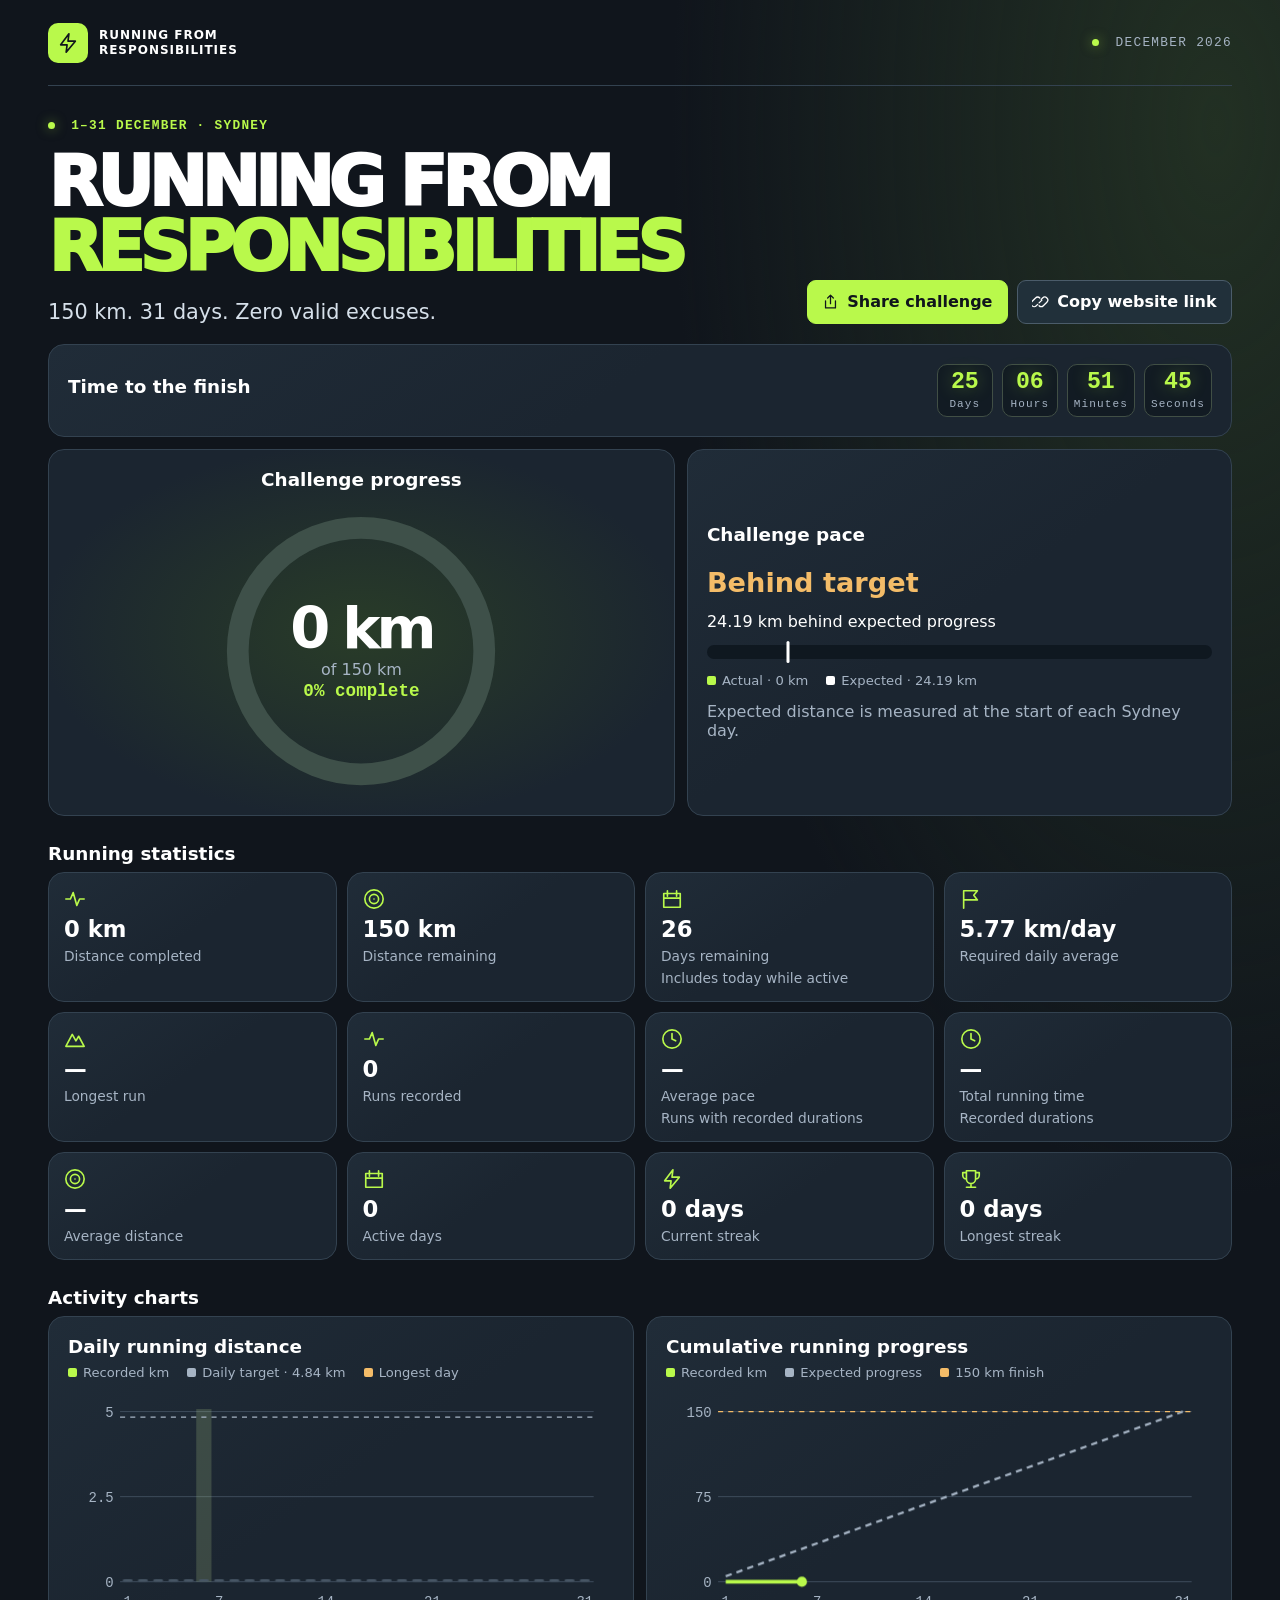
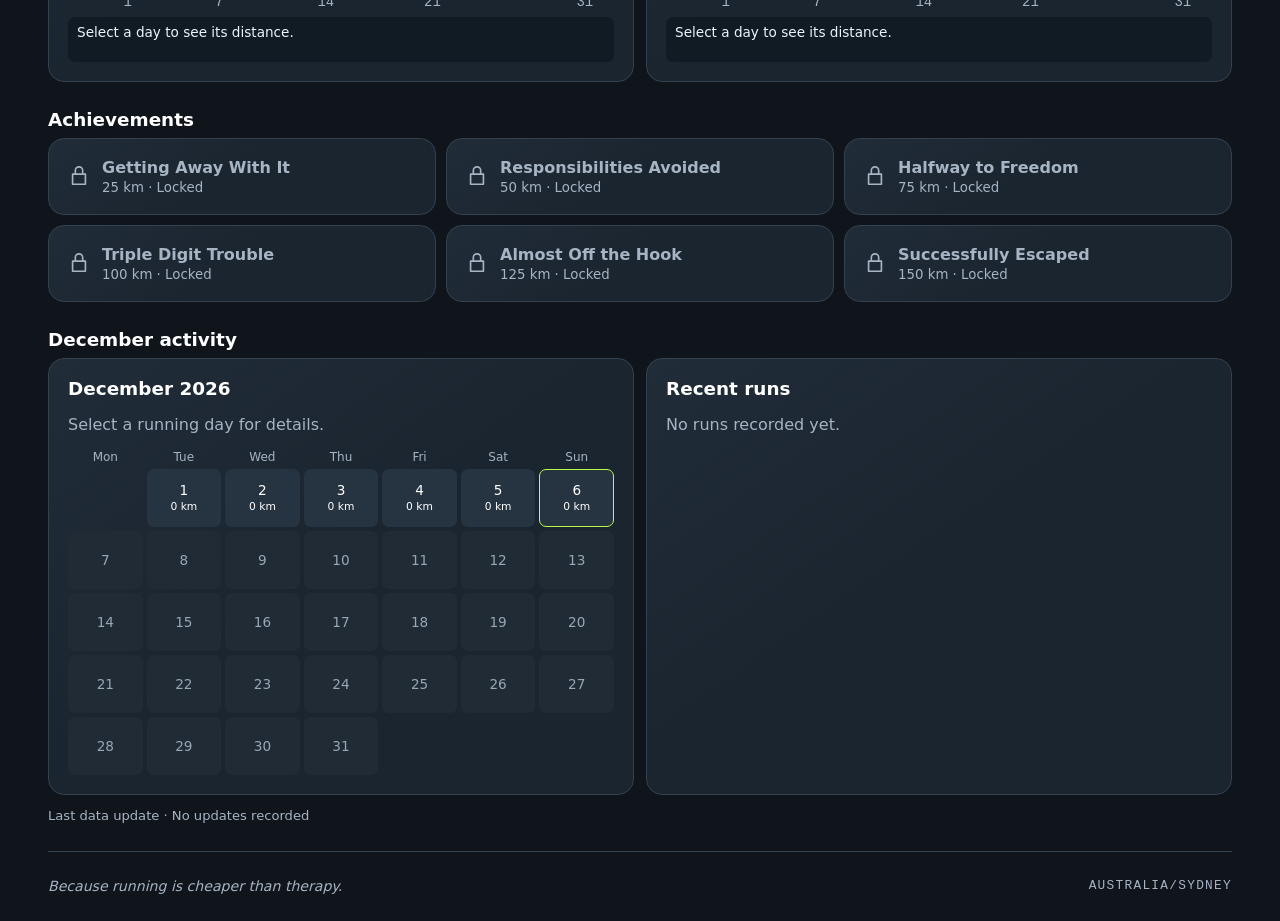
==== index.html @ bd5f2cfa "Initial release - Running From Responsibilities" ====
<!doctype html>
<html lang="en-AU">
<head>
  <meta charset="utf-8">
  <meta name="viewport" content="width=device-width, initial-scale=1">
  <meta name="theme-color" content="#10151C">
  <meta name="description" content="Follow Running From Responsibilities, a 150 km running challenge in December 2026.">
  <meta property="og:type" content="website">
  <meta property="og:title" content="Running From Responsibilities">
  <meta property="og:description" content="150 km. 31 days. Zero valid excuses. Follow the December 2026 running challenge.">
  <meta name="twitter:card" content="summary">
  <title>Running From Responsibilities | December 2026</title>
  <link rel="icon" href="./assets/favicon.svg" type="image/svg+xml">
  <link rel="stylesheet" href="./styles.css">
  <script src="./model.js" defer></script>
  <script src="./app.js" defer></script>
</head>
<body>
  <a class="skip" href="#main">Skip to content</a>
  <header class="site-head shell">
    <a class="brand" href="./" aria-label="Running From Responsibilities home"><span class="brand-icon" data-icon="bolt"></span><span>RUNNING FROM<br>RESPONSIBILITIES</span></a>
    <span class="season"><i></i> DECEMBER 2026</span>
  </header>
  <aside id="preview" class="preview shell" hidden></aside>
  <main id="main" class="shell">
    <noscript><p class="notice">Enable JavaScript to view the live challenge countdown and running dashboard.</p></noscript>
    <section id="landing" hidden aria-labelledby="landing-title">
      <div class="landing-hero">
        <div class="track" aria-hidden="true">
          <svg viewBox="0 0 860 560" fill="none"><defs><linearGradient id="lane"><stop stop-color="#b9f94b" stop-opacity="0"/><stop offset="1" stop-color="#b9f94b" stop-opacity=".83"/></linearGradient></defs>
            <g stroke="url(#lane)" stroke-width="1.35">
              <path d="M0 551C220 549 372 569 501 466S589 205 856 18"/><path d="M63 556C250 548 400 561 529 458S618 208 860 52"/><path d="M121 560C290 549 441 546 561 444S650 215 860 86"/><path d="M200 560C342 546 480 527 596 426S693 211 860 123"/><path d="M280 560C435 535 529 496 631 403S737 210 860 158"/><path d="M366 560C498 528 596 468 669 381S782 205 860 197"/>
            </g>
            <path class="track-start" d="m671 215 154 35" stroke="#b9f94b" stroke-width="2" stroke-dasharray="5 6"/>
            <g fill="#b9f94b" font-size="18" font-family="monospace" opacity=".65"><text x="698" y="209">01</text><text x="747" y="222">02</text><text x="793" y="235">03</text></g>
          </svg>
        </div>
        <p class="eyebrow"><span></span> THE STARTING LINE AWAITS</p>
        <h1 id="landing-title">RUNNING FROM <em>RESPONSIBILITIES</em></h1>
        <p class="tagline">150 km. 31 days. Zero valid excuses.</p>
        <div class="landing-clock">
          <h2>Countdown to kickoff</h2>
          <div id="launch-clock" class="clock"></div>
          <p>The journey begins 1 December 2026.</p>
        </div>
        <div class="actions" data-share></div>
      </div>
      <div class="brief">
        <div><span data-icon="target"></span><div><strong>150 <small>km</small></strong><span>Challenge target</span></div></div>
        <div><span data-icon="calendar"></span><div><strong>31 <small>days</small></strong><span>Challenge duration</span></div></div>
        <div><span data-icon="activity"></span><div><strong>4.84 <small>km</small></strong><span>Initial daily target</span></div></div>
      </div>
    </section>
    <section id="dashboard" hidden aria-labelledby="dashboard-title">
      <div class="dash-head"><div><p class="eyebrow"><span></span> 1–31 DECEMBER · SYDNEY</p><h1 id="dashboard-title">RUNNING FROM <em>RESPONSIBILITIES</em></h1><p class="tagline">150 km. 31 days. Zero valid excuses.</p></div><div class="actions" data-share></div></div>
      <p id="announcement" class="notice" role="status" hidden></p>
      <div id="dash-clock" class="panel dash-clock"><h2 id="finish-title">Time to the finish</h2><div id="finish-clock" class="clock"></div></div>
      <div id="data-status" aria-live="polite"></div>
      <div id="results"></div>
    </section>
    <p id="share-status" class="sr-only" role="status"></p>
  </main>
  <footer class="site-foot shell"><p>Because running is cheaper than therapy.</p><span>AUSTRALIA/SYDNEY</span></footer>
  <dialog id="day-dialog"><div id="day-details"></div><form method="dialog"><button class="button">Close</button></form></dialog>
  <div id="confetti" aria-hidden="true"></div>
</body>
</html>
---- styles.css ----
:root{
  color-scheme:dark;
  --bg:#10151c;
  --panel:#1b2530;
  --lime:#b9f94b;
  --muted:#a6b4c4;
  --warn:#f4bc68;
  --border:#334250;
  --mono:Consolas,monospace;
  font-family:system-ui,sans-serif;
  color:#fff;
  background:var(--bg);
}

*{
  box-sizing:border-box;
}

body{
  margin:0;
  background:radial-gradient(ellipse at 95% 5%,#223023,transparent 34rem),var(--bg);
}

[hidden]{
  display:none!important;
}

a{
  color:inherit;
}

button{
  font:inherit;
  touch-action:manipulation;
}

a:focus-visible,button:focus-visible{
  outline:2px solid var(--lime);
  outline-offset:3px;
}

.shell{
  width:min(1240px,calc(100% - 96px));
  margin-inline:auto;
}

.site-head,.site-foot{
  display:flex;
  align-items:center;
  justify-content:space-between;
  gap:12px;
}

.site-head{
  height:86px;
  border-bottom:1px solid var(--border);
}

.brand{
  display:flex;
  align-items:center;
  gap:11px;
  color:white;
  text-decoration:none;
  font-size:.75rem;
  font-weight:850;
  letter-spacing:.08em;
  line-height:1.25;
}

.brand-icon,.brief>div>span{
  display:grid;
  place-items:center;
  width:40px;
  height:40px;
  border-radius:10px;
  background:var(--lime);
  color:var(--bg);
  flex:none;
}

.icon{
  width:22px;
  height:22px;
  display:block;
}

.season,.site-foot>span,.eyebrow,.clock small{
  font-family:var(--mono);
  letter-spacing:.1em;
  font-size:.8rem;
  color:var(--muted);
}

.season{
  white-space:nowrap;
}

.season i,.eyebrow span{
  display:inline-block;
  background:var(--lime);
  border-radius:50%;
  width:7px;
  height:7px;
  box-shadow:0 0 12px #b9f94780;
  margin-right:.45rem;
}

.landing-hero{
  position:relative;
  isolation:isolate;
  overflow:hidden;
  padding:60px 42px 46px;
  border:1px solid var(--border);
  border-radius:24px;
  margin-top:24px;
  background:linear-gradient(120deg,#1a242e,#10181e 58%,#243324);
}

.landing-hero::before{
  content:"";
  position:absolute;
  inset:0;
  z-index:-2;
  background:repeating-linear-gradient(0deg,transparent 0 31px,#a6b4c416 31px 32px),repeating-linear-gradient(90deg,transparent 0 31px,#a6b4c416 31px 32px);
  mask-image:linear-gradient(90deg,transparent,#000);
}

.track{
  position:absolute;
  z-index:-1;
  inset:auto -5% -15% 29%;
  pointer-events:none;
  animation:track 7s ease-in-out infinite alternate;
}

.track svg{
  width:100%;
  display:block;
  filter:drop-shadow(0 0 8px #b9f94549);
}

.track-start{
  animation:dash 4s linear infinite;
}

.eyebrow{
  color:var(--lime);
  font-weight:700;
  margin:0 0 17px;
}

.landing-hero h1,.dash-head h1{
  font-size:clamp(2rem,7vw,6rem);
  font-weight:950;
  letter-spacing:-.075em;
  line-height:.93;
  margin:0;
  animation:enter .7s both;
}

.landing-hero h1 em,.dash-head h1 em{
  display:block;
  color:var(--lime);
  font-style:normal;
}

.tagline{
  color:#d6e0ea;
  font-size:clamp(1rem,2.1vw,1.3rem);
  margin:20px 0;
}

.landing-clock{
  margin:30px 0 22px;
}

.landing-clock h2,.dash-clock h2{
  font-size:1rem;
  margin:0 0 11px;
}

.landing-clock p,.muted{
  color:var(--muted);
}

.landing-clock p{
  font-size:.92rem;
  margin:12px 0 0;
}

.clock{
  display:flex;
  gap:9px;
}

.clock>div{
  display:grid;
  justify-items:center;
  gap:4px;
  background:#121b23;
  border:1px solid #414f45;
  border-radius:10px;
  min-width:76px;
  padding:9px 7px;
}

.clock strong{
  font:800 2.25rem/.99 var(--mono);
  color:var(--lime);
  text-shadow:0 0 18px #b9f94b55;
}

.clock small{
  font-size:.69rem;
}

.actions{
  display:flex;
  flex-wrap:wrap;
  gap:9px;
}

.button{
  display:inline-flex;
  align-items:center;
  justify-content:center;
  gap:8px;
  color:white;
  background:#21303a;
  border:1px solid #4b5c6a;
  border-radius:9px;
  padding:.65rem .9rem;
  min-height:44px;
  font-weight:750;
  cursor:pointer;
}

.button:hover{
  border-color:var(--lime);
}

.button.primary{
  color:var(--bg);
  background:var(--lime);
  border-color:var(--lime);
}

.button .icon{
  width:17px;
  height:17px;
}

.brief{
  display:grid;
  grid-template-columns:repeat(3,minmax(0,1fr));
  gap:12px;
  margin-top:12px;
}

.brief>div{
  display:flex;
  align-items:center;
  gap:14px;
  padding:16px 20px;
  border-radius:15px;
  background:var(--panel);
  border:1px solid var(--border);
}

.brief>div>span{
  background:#b9f94b1a;
  color:var(--lime);
}

.brief strong{
  display:block;
  font-size:1.55rem;
  line-height:1.1;
}

.brief small,.brief div div span{
  font-size:.82rem;
  color:var(--muted);
}

.site-foot{
  border-top:1px solid var(--border);
  margin-top:28px;
  padding:12px 0;
  color:var(--muted);
  font-size:.88rem;
}

.site-foot p{
  font-style:italic;
}

.preview{
  margin-top:12px;
  padding:10px 14px;
  background:#302820;
  color:#ffe1a3;
  border-radius:8px;
  font-size:.9rem;
}

.preview a{
  display:inline-block;
  padding:5px;
}

.preview a[aria-current]{
  font-weight:850;
  color:white;
}

.dash-head{
  display:flex;
  justify-content:space-between;
  align-items:end;
  gap:16px;
  margin:32px 0 20px;
}

.dash-head h1{
  font-size:clamp(1.85rem,5.45vw,4.8rem);
}

.dash-head .actions{
  flex:none;
}

.dash-head .tagline{
  margin-bottom:0;
}

.panel{
  background:linear-gradient(145deg,#202c38,var(--panel) 48%);
  border:1px solid var(--border);
  border-radius:16px;
  padding:19px;
  min-width:0;
}

.dash-clock{
  display:flex;
  align-items:center;
  justify-content:space-between;
  gap:12px;
  margin-bottom:12px;
}

.dash-clock h2{
  margin:0;
}

.dash-clock .clock strong{
  font-size:1.45rem;
}

.dash-clock .clock>div{
  min-width:56px;
  padding:6px;
}

.notice{
  padding:13px 16px;
  color:var(--lime);
  background:#253425;
  border:1px solid #527039;
  border-radius:10px;
}

.notice.error{
  color:#ffe0a8;
  border-color:#9b7549;
  background:#332b23;
}

.notice .button{
  margin-left:8px;
}

.hero-grid{
  display:grid;
  grid-template-columns:minmax(0,1.15fr) minmax(0,1fr);
  gap:12px;
}

.ring-panel{
  display:grid;
  place-items:center;
  text-align:center;
  gap:8px;
  background:radial-gradient(ellipse at center,#293c28,var(--panel) 73%);
}

.panel h2,.section-title{
  font-size:1.15rem;
  margin:0 0 8px;
}

.ring{
  position:relative;
  display:grid;
  place-items:center;
  width:min(100%,290px);
  aspect-ratio:1;
}

.ring svg{
  width:100%;
  position:absolute;
  inset:0;
  overflow:visible;
  transform:rotate(-90deg);
}

.ring circle{
  fill:none;
  stroke-width:9;
}

.ring-track{
  stroke:#3e5049;
}

.ring-value{
  stroke:var(--lime);
  stroke-linecap:round;
  filter:drop-shadow(0 0 6px #b9f94b88);
  animation:ring 1.1s ease-out both;
}

.ring-text{
  display:grid;
  justify-items:center;
  gap:.15rem;
}

.ring-text strong{
  font-size:clamp(2rem,5.3vw,3.6rem);
  line-height:1;
  letter-spacing:-.07em;
}

.ring-text b{
  color:var(--lime);
  font:700 1.1rem var(--mono);
}

.ring-text span{
  color:var(--muted);
}

.pace-panel{
  display:flex;
  flex-direction:column;
  justify-content:center;
  gap:14px;
}

.pace-panel p{
  margin:0;
}

.pace-panel .status{
  font-size:1.7rem;
  font-weight:850;
  color:var(--lime);
}

.pace-panel .behind{
  color:var(--warn);
}

.comparison{
  height:14px;
  border-radius:20px;
  background:#0f1820;
  position:relative;
}

.comparison div{
  height:100%;
  border-radius:inherit;
  background:var(--lime);
}

.comparison i{
  position:absolute;
  top:-4px;
  height:22px;
  width:3px;
  border-radius:4px;
  background:#fff;
  transform:translateX(-50%);
}

.legend{
  display:flex;
  flex-wrap:wrap;
  gap:7px 18px;
  color:var(--muted);
  font-size:.82rem;
}

.legend span::before{
  content:"";
  display:inline-block;
  width:9px;
  height:9px;
  margin-right:6px;
  border-radius:2px;
  background:var(--key,var(--lime));
}

.section-title{
  margin-top:27px;
}

.stat-grid{
  display:grid;
  grid-template-columns:repeat(4,minmax(0,1fr));
  gap:10px;
}

.stat{
  display:flex;
  flex-direction:column;
  gap:6px;
  padding:15px;
  transition:transform .2s,border-color .2s;
}

.stat:hover{
  transform:translateY(-2px);
  border-color:#60764d;
}

.stat .icon,.badge.unlocked .icon,.trophy .icon{
  color:var(--lime);
}

.stat strong{
  font-size:1.42rem;
}

.stat span,.stat small{
  color:var(--muted);
  font-size:.86rem;
}

.chart-grid,.details-grid{
  display:grid;
  grid-template-columns:repeat(2,minmax(0,1fr));
  gap:12px;
}

.chart-frame{
  position:relative;
  margin-top:10px;
}

.chart-frame svg{
  width:100%;
  display:block;
  overflow:visible;
}

.chart-series{
  animation:enter .65s ease-out both;
}

.chart-hit{
  position:absolute;
  inset:0 4% 0 9.5%;
  display:grid;
  grid-template-columns:repeat(31,1fr);
}

.chart-hit button{
  background:transparent;
  border:0;
  padding:0;
  min-width:0;
  cursor:crosshair;
}

.chart-hit button:focus-visible{
  outline-offset:0;
  outline:1px solid var(--lime);
}

.chart-tooltip{
  min-height:2.8rem;
  margin:0;
  padding:7px 9px;
  background:#111b23;
  border-radius:7px;
  color:#eef4fa;
  font-size:.85rem;
}

.badge-grid{
  display:grid;
  grid-template-columns:repeat(3,minmax(0,1fr));
  gap:10px;
}

.badge{
  display:flex;
  gap:12px;
  align-items:center;
  color:var(--muted);
}

.badge .icon{
  flex:none;
}

.badge strong,.badge small{
  display:block;
}

.badge small{
  margin-top:3px;
}

.badge.unlocked{
  border-color:#526e36;
  color:white;
  box-shadow:inset 0 0 18px #b9f94b10;
}

.trophy{
  display:flex;
  align-items:center;
  gap:14px;
  margin-bottom:12px;
  background:linear-gradient(110deg,#314723,#202b24);
  border-color:#638f38;
  color:var(--lime);
  font-weight:850;
}

.trophy .icon{
  width:34px;
  height:34px;
  flex:none;
}

.week,.calendar{
  display:grid;
  grid-template-columns:repeat(7,minmax(0,1fr));
  gap:4px;
}

.week{
  color:var(--muted);
  text-align:center;
  margin:12px 0 5px;
  font-size:.75rem;
}

.day{
  min-height:58px;
  display:grid;
  align-content:center;
  justify-items:center;
  gap:2px;
  padding:3px 1px;
  border:1px solid transparent;
  background:#263341;
  color:white;
  border-radius:7px;
  font-size:.85rem;
}

.day small{
  font-size:.67rem;
  white-space:nowrap;
}

.day.run-day{
  background:color-mix(in srgb,var(--lime) var(--intensity),#263d29);
  cursor:pointer;
  color:white;
  text-shadow:0 1px 2px #10151c;
}

.day.run-day:hover,.day.today{
  border-color:var(--lime);
}

.day.future{
  color:#98a7b5;
  background:#202b35;
}

.day .icon{
  height:12px;
  width:12px;
}

.activity{
  display:grid;
  gap:8px;
  list-style:none;
  padding:0;
  margin:10px 0 0;
}

.activity li{
  display:grid;
  gap:4px;
  border:1px solid var(--border);
  padding:10px 12px;
  border-radius:9px;
  background:#17212b;
}

.activity li>div:first-child{
  display:flex;
  flex-wrap:wrap;
  justify-content:space-between;
  gap:5px 12px;
}

.activity dl{
  display:flex;
  flex-wrap:wrap;
  gap:4px 14px;
  margin:0;
  font-size:.84rem;
}

.activity dl div{
  display:flex;
  gap:4px;
}

.activity dt,.updated{
  color:var(--muted);
}

.activity dd{
  margin:0;
}

.updated{
  font-size:.82rem;
}

.sr-only,.skip:not(:focus){
  position:absolute;
  width:1px;
  height:1px;
  clip-path:inset(50%);
  overflow:hidden;
}

.skip:focus{
  position:absolute;
  z-index:5;
  background:var(--bg);
  padding:10px;
}

dialog{
  background:var(--panel);
  color:white;
  border:1px solid var(--border);
  border-radius:15px;
  width:min(490px,calc(100% - 28px));
  padding:20px;
}

dialog::backdrop{
  background:#000a;
}

dialog form{
  margin-top:14px;
}

.particle{
  position:fixed;
  top:-15px;
  left:var(--x);
  width:8px;
  height:12px;
  background:var(--c);
  z-index:6;
  pointer-events:none;
  animation:confetti var(--speed) var(--delay) ease-in both;
}

.launching{
  animation:enter .45s ease-out both;
}

@keyframes confetti{
  to{
    transform:translate(var(--drift),110vh) rotate(680deg);
  }
}

@keyframes track{
  to{
    opacity:.62;
    transform:translateX(-1%);
  }
}

@keyframes dash{
  to{
    stroke-dashoffset:-44;
  }
}

@keyframes enter{
  from{
    opacity:.05;
    transform:translateY(10px);
  }
  to{
    opacity:1;
    transform:translateY(0);
  }
}

@keyframes ring{
  from{
    stroke-dashoffset:100;
  }
}

@media(max-width:1040px){
  .dash-head{
    align-items:start;
    flex-direction:column;
  }
}

@media(max-width:850px){
  .shell{
    width:calc(100% - 44px);
  }
  .landing-hero{
    padding:48px 26px 34px;
  }
  .stat-grid{
    grid-template-columns:repeat(3,minmax(0,1fr));
  }
  .chart-grid,.details-grid{
    grid-template-columns:1fr;
  }
}

@media(max-width:540px){
  .shell{
    width:calc(100% - 28px);
  }
  .site-head{
    height:70px;
  }
  .site-foot>span{
    display:none;
  }
  .landing-hero{
    margin-top:14px;
    padding:36px 14px 24px;
  }
  .landing-hero h1{
    font-size:clamp(1.45rem,7.7vw,2.65rem);
  }
  .track{
    inset:auto -47% -7% -10%;
    opacity:.45;
  }
  .landing-clock{
    margin-top:27px;
  }
  .clock{
    gap:5px;
  }
  .clock>div{
    min-width:0;
    width:59px;
  }
  .clock strong{
    font-size:1.8rem;
  }
  .brief{
    gap:5px;
  }
  .brief>div{
    padding:10px 6px;
    gap:5px;
    align-items:flex-start;
    flex-direction:column;
  }
  .brief>div>span{
    width:25px;
    height:25px;
  }
  .brief .icon{
    width:15px;
    height:15px;
  }
  .brief strong{
    font-size:1.1rem;
  }
  .brief small,.brief div div span{
    font-size:.72rem;
  }
  .hero-grid{
    grid-template-columns:1fr;
  }
  .dash-clock{
    align-items:start;
    flex-direction:column;
  }
  .stat-grid,.badge-grid{
    grid-template-columns:repeat(2,minmax(0,1fr));
  }
  .panel{
    padding:12px;
  }
  .badge{
    gap:6px;
    font-size:.83rem;
  }
  .day{
    min-height:50px;
  }
  .day small{
    font-size:.58rem;
  }
  .season{
    font-size:.68rem;
  }
}

@media(prefers-reduced-motion:reduce){
  *,*::before,*::after{
    animation:none!important;
    transition:none!important;
    scroll-behavior:auto!important;
  }
  .particle{
    display:none;
  }
}

.chart-picker{
  display:none;
}

@media(max-width:540px){
  .chart-picker{
    display:flex;
    align-items:center;
    gap:10px;
    font-size:.82rem;
    color:var(--muted);
  }
  .chart-picker input{
    flex:1;
    min-width:0;
    min-height:44px;
    accent-color:var(--lime);
  }
}

@media(max-width:350px){
  .dash-head h1{
    font-size:1.6rem;
  }
  .day small{
    font-size:.53rem;
  }
}
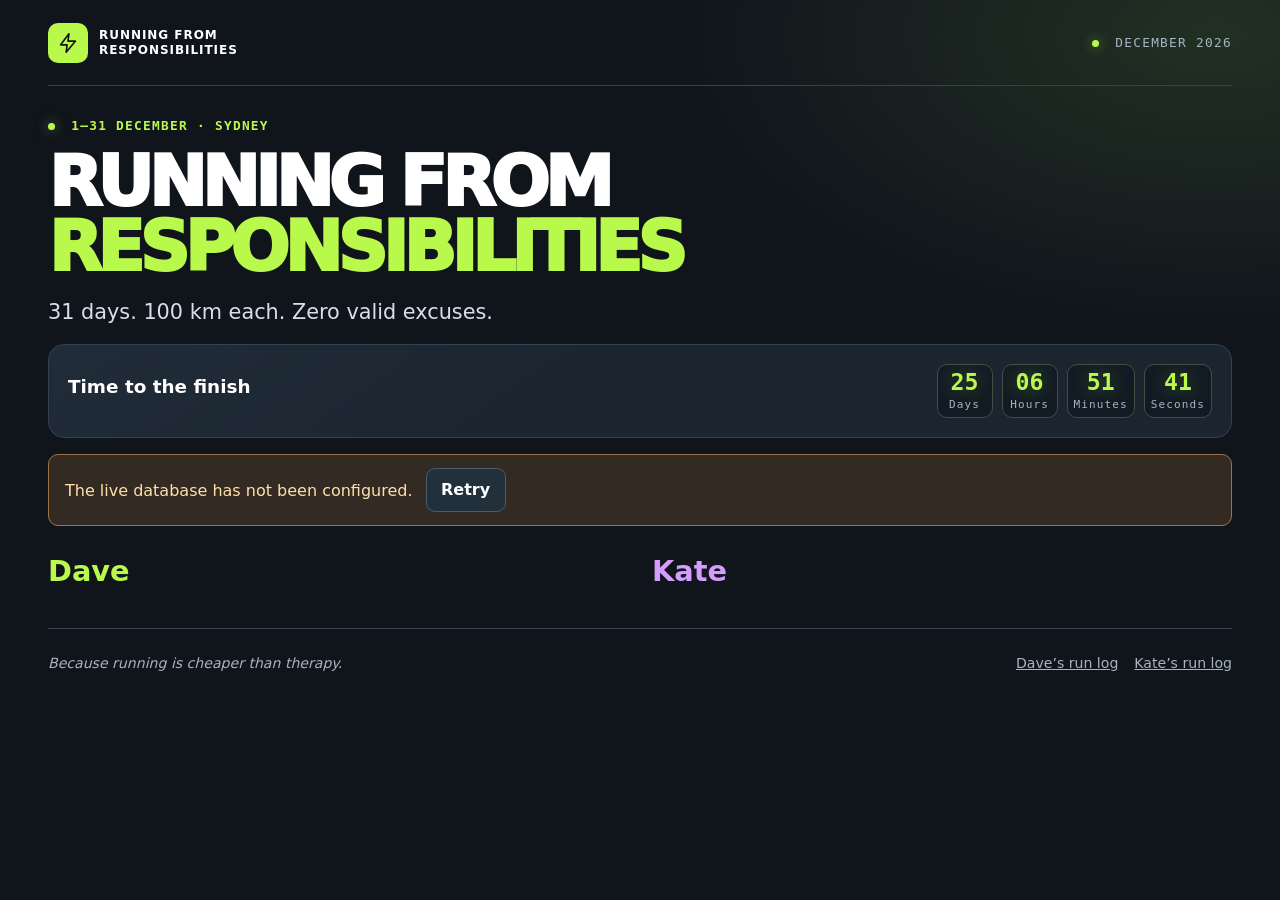
==== commit 787c172a: "Stage 2 - Add individual challenges and Supabase run logging" ====
--- a/index.html
+++ b/index.html
@@ -4,15 +4,17 @@
   <meta charset="utf-8">
   <meta name="viewport" content="width=device-width, initial-scale=1">
   <meta name="theme-color" content="#10151C">
-  <meta name="description" content="Follow Running From Responsibilities, a 150 km running challenge in December 2026.">
+  <meta name="description" content="Follow Running From Responsibilities, two individual 100 km running challenges in December 2026.">
   <meta property="og:type" content="website">
   <meta property="og:title" content="Running From Responsibilities">
-  <meta property="og:description" content="150 km. 31 days. Zero valid excuses. Follow the December 2026 running challenge.">
+  <meta property="og:description" content="31 days. 100 km each. Zero valid excuses. Follow the December 2026 running challenge.">
   <meta name="twitter:card" content="summary">
   <title>Running From Responsibilities | December 2026</title>
   <link rel="icon" href="./assets/favicon.svg" type="image/svg+xml">
   <link rel="stylesheet" href="./styles.css">
   <script src="./model.js" defer></script>
+  <script src="./supabase-config.js" defer></script>
+  <script src="./data.js" defer></script>
   <script src="./app.js" defer></script>
 </head>
 <body>
@@ -37,30 +39,30 @@
         </div>
         <p class="eyebrow"><span></span> THE STARTING LINE AWAITS</p>
         <h1 id="landing-title">RUNNING FROM <em>RESPONSIBILITIES</em></h1>
-        <p class="tagline">150 km. 31 days. Zero valid excuses.</p>
+        <p class="tagline">31 days. 100 km each. Zero valid excuses.</p>
         <div class="landing-clock">
           <h2>Countdown to kickoff</h2>
           <div id="launch-clock" class="clock"></div>
           <p>The journey begins 1 December 2026.</p>
         </div>
-        <div class="actions" data-share></div>
       </div>
       <div class="brief">
-        <div><span data-icon="target"></span><div><strong>150 <small>km</small></strong><span>Challenge target</span></div></div>
-        <div><span data-icon="calendar"></span><div><strong>31 <small>days</small></strong><span>Challenge duration</span></div></div>
-        <div><span data-icon="activity"></span><div><strong>4.84 <small>km</small></strong><span>Initial daily target</span></div></div>
+        <div data-runner="dave"><span data-icon="target"></span><div><strong>Dave</strong><span>100 km goal · 3.23 km/day</span></div></div>
+        <div data-runner="kate"><span data-icon="target"></span><div><strong>Kate</strong><span>100 km goal · 3.23 km/day</span></div></div>
       </div>
     </section>
     <section id="dashboard" hidden aria-labelledby="dashboard-title">
-      <div class="dash-head"><div><p class="eyebrow"><span></span> 1–31 DECEMBER · SYDNEY</p><h1 id="dashboard-title">RUNNING FROM <em>RESPONSIBILITIES</em></h1><p class="tagline">150 km. 31 days. Zero valid excuses.</p></div><div class="actions" data-share></div></div>
+      <div class="dash-head"><div><p class="eyebrow"><span></span> 1–31 DECEMBER · SYDNEY</p><h1 id="dashboard-title">RUNNING FROM <em>RESPONSIBILITIES</em></h1><p class="tagline">31 days. 100 km each. Zero valid excuses.</p></div></div>
       <p id="announcement" class="notice" role="status" hidden></p>
       <div id="dash-clock" class="panel dash-clock"><h2 id="finish-title">Time to the finish</h2><div id="finish-clock" class="clock"></div></div>
       <div id="data-status" aria-live="polite"></div>
-      <div id="results"></div>
+      <div id="results" class="runner-grid">
+        <section data-runner="dave" aria-labelledby="dave-title"><h2 id="dave-title" class="runner-name">Dave</h2><div class="runner-results"></div></section>
+        <section data-runner="kate" aria-labelledby="kate-title"><h2 id="kate-title" class="runner-name">Kate</h2><div class="runner-results"></div></section>
+      </div>
     </section>
-    <p id="share-status" class="sr-only" role="status"></p>
   </main>
-  <footer class="site-foot shell"><p>Because running is cheaper than therapy.</p><span>AUSTRALIA/SYDNEY</span></footer>
+  <footer class="site-foot shell"><p>Because running is cheaper than therapy.</p><nav aria-label="Private run logging"><a href="./dave/log/">Dave’s run log</a><a href="./kate/log/">Kate’s run log</a></nav></footer>
   <dialog id="day-dialog"><div id="day-details"></div><form method="dialog"><button class="button">Close</button></form></dialog>
   <div id="confetti" aria-hidden="true"></div>
 </body>
--- a/styles.css
+++ b/styles.css
@@ -215,11 +215,6 @@
   font-size:.69rem;
 }
 
-.actions{
-  display:flex;
-  flex-wrap:wrap;
-  gap:9px;
-}
 
 .button{
   display:inline-flex;
@@ -253,7 +248,7 @@
 
 .brief{
   display:grid;
-  grid-template-columns:repeat(3,minmax(0,1fr));
+  grid-template-columns:repeat(2,minmax(0,1fr));
   gap:12px;
   margin-top:12px;
 }
@@ -327,9 +322,6 @@
   font-size:clamp(1.85rem,5.45vw,4.8rem);
 }
 
-.dash-head .actions{
-  flex:none;
-}
 
 .dash-head .tagline{
   margin-bottom:0;
@@ -983,3 +975,78 @@
     font-size:.53rem;
   }
 }
+
+/* Participant colours inherit through cards, charts, and the calendar dialog. */
+[data-runner] { --accent:#B9F94B; }
+[data-runner="kate"] { --accent:#D59BFF; }
+[data-runner] :is(.runner-name,.ring-text b,.pace-panel .status:not(.behind),.badge.unlocked .icon,.stat .icon,.trophy,.trophy .icon,.brief-icon) { color:var(--accent); }
+[data-runner] :is(.ring-value) { stroke:var(--accent); filter:drop-shadow(0 0 6px color-mix(in srgb,var(--accent) 55%,transparent)); }
+[data-runner] :is(.comparison div,.button.primary) { background:var(--accent); }
+[data-runner] .button.primary { border-color:var(--accent); }
+[data-runner] .legend span::before { background:var(--key,var(--accent)); }
+[data-runner] .day.run-day { background:color-mix(in srgb,var(--accent) var(--intensity),var(--panel)); }
+[data-runner] :is(.day.today,.day.run-day:hover) { border-color:var(--accent); }
+[data-runner] .chart-picker input { accent-color:var(--accent); }
+[data-runner] .ring-panel {
+  background:radial-gradient(ellipse at center,color-mix(in srgb,var(--accent) 13%,var(--panel)),var(--panel) 73%);
+}
+[data-runner] :is(.badge.unlocked,.trophy) {
+  border-color:color-mix(in srgb,var(--accent) 42%,var(--border));
+  box-shadow:inset 0 0 18px color-mix(in srgb,var(--accent) 10%,transparent);
+  background:color-mix(in srgb,var(--accent) 9%,var(--panel));
+}
+[data-runner] :is(a,button,input):focus-visible { outline-color:var(--accent); }
+
+.brief > [data-runner] { border-top:2px solid var(--accent); }
+.brief > [data-runner] > span { color:var(--accent); background:color-mix(in srgb,var(--accent) 10%,transparent); }
+.brief > [data-runner] strong { color:var(--accent); }
+.runner-grid {
+  display:grid;
+  grid-template-columns:repeat(2,minmax(0,1fr));
+  align-items:start;
+  gap:clamp(12px,2vw,24px);
+}
+.runner-grid > section { min-width:0; }
+.runner-name { margin:12px 0; font-size:1.8rem; }
+.runner-grid .hero-grid,.runner-grid .chart-grid,.runner-grid .details-grid { grid-template-columns:1fr; }
+.runner-grid .stat-grid { grid-template-columns:repeat(3,minmax(0,1fr)); }
+.runner-grid .badge-grid { grid-template-columns:repeat(2,minmax(0,1fr)); }
+.site-foot nav { display:flex; flex-wrap:wrap; gap:.25rem 1rem; }
+.site-foot nav a,.site-head > a:last-child:not(.brand) { display:inline-flex; align-items:center; min-height:44px; }
+.site-foot nav a:hover,.site-head > a:last-child:hover { color:var(--lime); }
+
+.log-layout { max-width:720px; padding-top:1.5rem; }
+.log-layout h1 { font-size:clamp(2rem,7vw,3.6rem); line-height:1.1; letter-spacing:-.05em; color:var(--accent); }
+.log-form,.log-history { margin:12px 0; }
+.log-form { display:grid; gap:14px; }
+.log-form label { display:grid; gap:6px; font-weight:650; }
+.log-form input {
+  width:100%;
+  min-width:0;
+  min-height:46px;
+  border:1px solid #59697a;
+  border-radius:8px;
+  background:#111b23;
+  color:white;
+  padding:.55rem .65rem;
+  font:inherit;
+}
+.log-form fieldset { margin:0; border:1px solid var(--border); border-radius:8px; min-width:0; }
+.log-form legend { color:var(--muted); padding:0 .25rem; }
+.duration-fields { display:grid; grid-template-columns:repeat(3,minmax(0,1fr)); gap:8px; }
+.pace-output,.log-visibility { color:var(--muted); margin:0; }
+.pace-output output { color:var(--accent); font-weight:700; margin-left:.5rem; }
+.form-actions { display:flex; gap:8px; flex-wrap:wrap; }
+.form-status:empty { display:none; }
+.form-status { margin:0; color:var(--accent); }
+.error-text { color:var(--warn); }
+.button.danger { color:var(--warn); }
+button:disabled { opacity:.65; cursor:wait; }
+
+@media(max-width:720px) { .runner-grid { grid-template-columns:1fr; } }
+@media(max-width:540px) {
+  .runner-grid .stat-grid { grid-template-columns:repeat(2,minmax(0,1fr)); }
+  .site-foot { align-items:flex-start; flex-direction:column; }
+  .site-foot p { margin-bottom:0; }
+  .site-head > a:last-child:not(.brand) { font-size:.85rem; }
+}
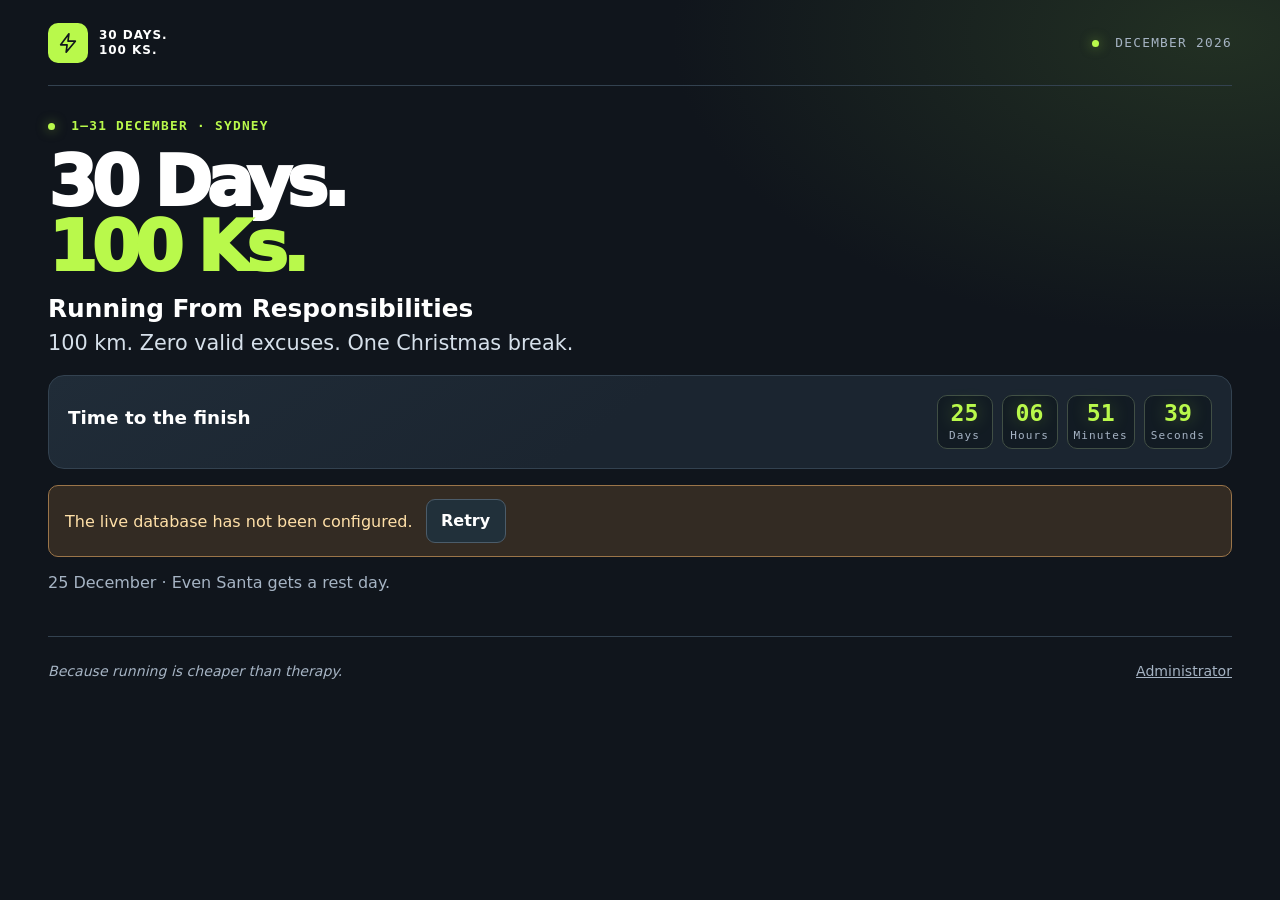
==== commit e0ef860d: "Stage 3 - Dynamic participants and private run logging" ====
--- a/index.html
+++ b/index.html
@@ -4,12 +4,12 @@
   <meta charset="utf-8">
   <meta name="viewport" content="width=device-width, initial-scale=1">
   <meta name="theme-color" content="#10151C">
-  <meta name="description" content="Follow Running From Responsibilities, two individual 100 km running challenges in December 2026.">
+  <meta name="description" content="Follow Running From Responsibilities, the December 100 km challenge in December 2026.">
   <meta property="og:type" content="website">
-  <meta property="og:title" content="Running From Responsibilities">
-  <meta property="og:description" content="31 days. 100 km each. Zero valid excuses. Follow the December 2026 running challenge.">
+  <meta property="og:title" content="30 Days. 100 Ks.">
+  <meta property="og:description" content="100 km. Zero valid excuses. One Christmas break. Follow the December 2026 running challenge.">
   <meta name="twitter:card" content="summary">
-  <title>Running From Responsibilities | December 2026</title>
+  <title>30 Days. 100 Ks. | Running From Responsibilities</title>
   <link rel="icon" href="./assets/favicon.svg" type="image/svg+xml">
   <link rel="stylesheet" href="./styles.css">
   <script src="./model.js" defer></script>
@@ -20,7 +20,7 @@
 <body>
   <a class="skip" href="#main">Skip to content</a>
   <header class="site-head shell">
-    <a class="brand" href="./" aria-label="Running From Responsibilities home"><span class="brand-icon" data-icon="bolt"></span><span>RUNNING FROM<br>RESPONSIBILITIES</span></a>
+    <a class="brand" href="./" aria-label="Running From Responsibilities home"><span class="brand-icon" data-icon="bolt"></span><span>30 DAYS.<br>100 KS.</span></a>
     <span class="season"><i></i> DECEMBER 2026</span>
   </header>
   <aside id="preview" class="preview shell" hidden></aside>
@@ -38,8 +38,8 @@
           </svg>
         </div>
         <p class="eyebrow"><span></span> THE STARTING LINE AWAITS</p>
-        <h1 id="landing-title">RUNNING FROM <em>RESPONSIBILITIES</em></h1>
-        <p class="tagline">31 days. 100 km each. Zero valid excuses.</p>
+        <h1 id="landing-title">30 Days. <em>100 Ks.</em></h1>
+        <p class="brand-subtitle">Running From Responsibilities</p><p class="tagline">100 km. Zero valid excuses. One Christmas break.</p>
         <div class="landing-clock">
           <h2>Countdown to kickoff</h2>
           <div id="launch-clock" class="clock"></div>
@@ -47,22 +47,22 @@
         </div>
       </div>
       <div class="brief">
-        <div data-runner="dave"><span data-icon="target"></span><div><strong>Dave</strong><span>100 km goal · 3.23 km/day</span></div></div>
-        <div data-runner="kate"><span data-icon="target"></span><div><strong>Kate</strong><span>100 km goal · 3.23 km/day</span></div></div>
+        <div><span data-icon="target"></span><div><strong>3.33 <small>km/day</small></strong><span>Initial pace for a 100 km goal</span></div></div>
+        <div><span data-icon="tree"></span><div><strong>25 Dec</strong><span>Even Santa gets a rest day.</span></div></div>
       </div>
+      <ul id="landing-roster" class="landing-roster" aria-label="Participants" hidden></ul>
     </section>
     <section id="dashboard" hidden aria-labelledby="dashboard-title">
-      <div class="dash-head"><div><p class="eyebrow"><span></span> 1–31 DECEMBER · SYDNEY</p><h1 id="dashboard-title">RUNNING FROM <em>RESPONSIBILITIES</em></h1><p class="tagline">31 days. 100 km each. Zero valid excuses.</p></div></div>
+      <div class="dash-head"><div><p class="eyebrow"><span></span> 1–31 DECEMBER · SYDNEY</p><h1 id="dashboard-title">30 Days. <em>100 Ks.</em></h1><p class="brand-subtitle">Running From Responsibilities</p><p class="tagline">100 km. Zero valid excuses. One Christmas break.</p></div></div>
       <p id="announcement" class="notice" role="status" hidden></p>
       <div id="dash-clock" class="panel dash-clock"><h2 id="finish-title">Time to the finish</h2><div id="finish-clock" class="clock"></div></div>
       <div id="data-status" aria-live="polite"></div>
-      <div id="results" class="runner-grid">
-        <section data-runner="dave" aria-labelledby="dave-title"><h2 id="dave-title" class="runner-name">Dave</h2><div class="runner-results"></div></section>
-        <section data-runner="kate" aria-labelledby="kate-title"><h2 id="kate-title" class="runner-name">Kate</h2><div class="runner-results"></div></section>
-      </div>
+      <p class="notice" id="empty-roster" hidden>No active participants.</p>
+      <p class="rest-note">25 December · Even Santa gets a rest day.</p>
+      <div id="results" class="runner-grid"></div>
     </section>
   </main>
-  <footer class="site-foot shell"><p>Because running is cheaper than therapy.</p><nav aria-label="Private run logging"><a href="./dave/log/">Dave’s run log</a><a href="./kate/log/">Kate’s run log</a></nav></footer>
+  <footer class="site-foot shell"><p>Because running is cheaper than therapy.</p><a href="./admin/">Administrator</a></footer>
   <dialog id="day-dialog"><div id="day-details"></div><form method="dialog"><button class="button">Close</button></form></dialog>
   <div id="confetti" aria-hidden="true"></div>
 </body>
--- a/styles.css
+++ b/styles.css
@@ -1041,6 +1041,15 @@
 .form-status { margin:0; color:var(--accent); }
 .error-text { color:var(--warn); }
 .button.danger { color:var(--warn); }
+.brand-subtitle { margin:14px 0 0; color:white; font-weight:800; font-size:clamp(1.1rem,3vw,1.55rem); }
+.brand-subtitle + .tagline { margin-top:8px; }
+.rest-note { color:var(--muted); }
+.landing-roster { display:flex; flex-wrap:wrap; gap:8px; list-style:none; padding:0; margin:12px 0 0; }
+.landing-roster li { border:1px solid var(--border); border-left:3px solid var(--accent); background:var(--panel); padding:8px 12px; border-radius:8px; }
+.day.rest-day { border-color:#b9f94b66; background:#213326; color:#d4f1ba; }
+.day.rest-day .icon { color:#b9f94b; }
+.profile-fields { display:grid; gap:14px; }
+.log-form select { min-height:44px; font:inherit; color:inherit; background:#111b23; }
 button:disabled { opacity:.65; cursor:wait; }
 
 @media(max-width:720px) { .runner-grid { grid-template-columns:1fr; } }
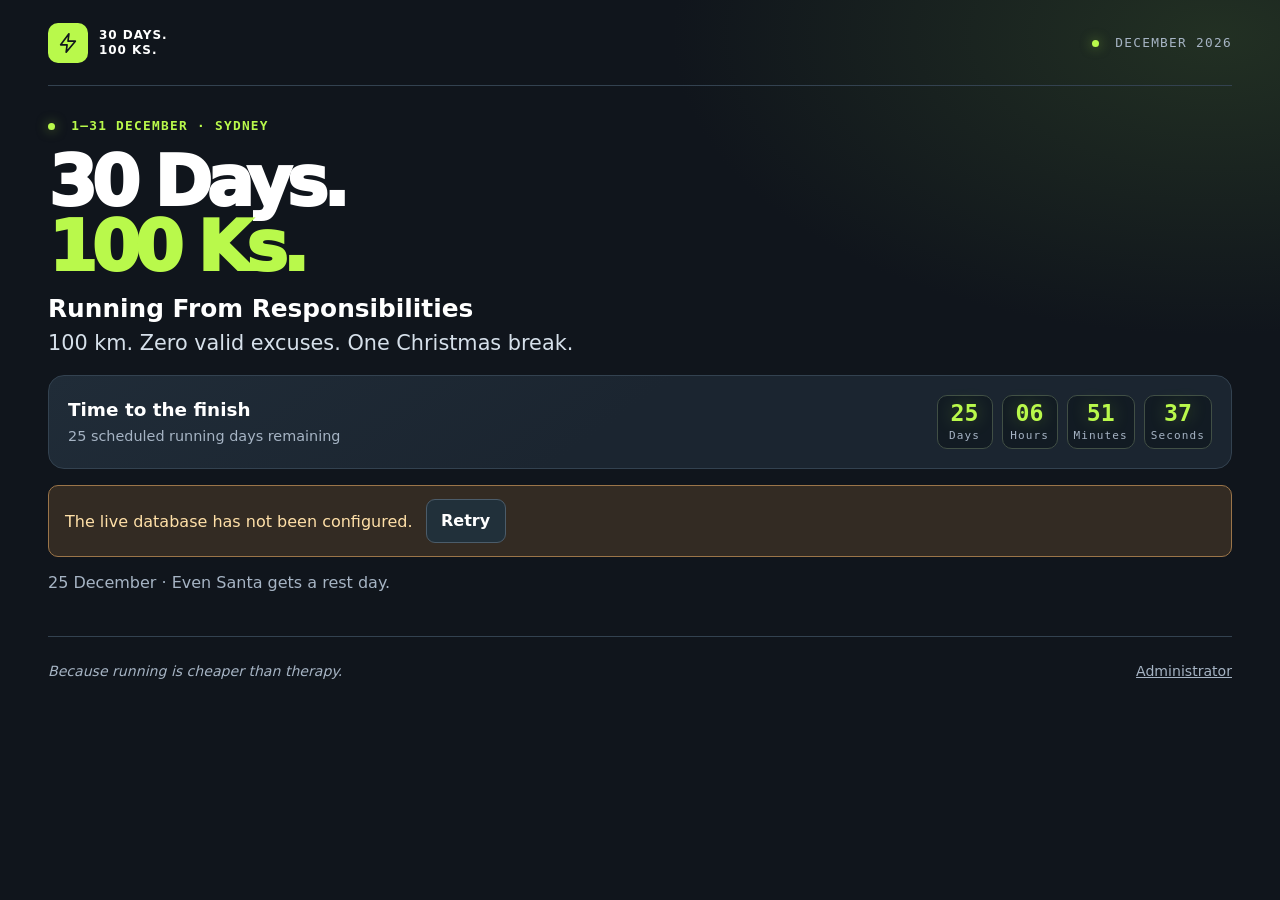
==== commit 77c06135: "Simplify public participant dashboards" ====
--- a/index.html
+++ b/index.html
@@ -55,7 +55,7 @@
     <section id="dashboard" hidden aria-labelledby="dashboard-title">
       <div class="dash-head"><div><p class="eyebrow"><span></span> 1–31 DECEMBER · SYDNEY</p><h1 id="dashboard-title">30 Days. <em>100 Ks.</em></h1><p class="brand-subtitle">Running From Responsibilities</p><p class="tagline">100 km. Zero valid excuses. One Christmas break.</p></div></div>
       <p id="announcement" class="notice" role="status" hidden></p>
-      <div id="dash-clock" class="panel dash-clock"><h2 id="finish-title">Time to the finish</h2><div id="finish-clock" class="clock"></div></div>
+      <div id="dash-clock" class="panel dash-clock"><div><h2 id="finish-title">Time to the finish</h2><p id="scheduled-days" class="muted scheduled-days"></p></div><div id="finish-clock" class="clock"></div></div>
       <div id="data-status" aria-live="polite"></div>
       <p class="notice" id="empty-roster" hidden>No active participants.</p>
       <p class="rest-note">25 December · Even Santa gets a rest day.</p>
--- a/styles.css
+++ b/styles.css
@@ -1007,6 +1007,22 @@
   gap:clamp(12px,2vw,24px);
 }
 .runner-grid > section { min-width:0; }
+.dash-clock .scheduled-days { margin:4px 0 0; font-size:.9rem; }
+.runner-summary { text-align:center; padding:14px; }
+.runner-summary .runner-name { margin:0; font-size:1.4rem; }
+.runner-summary .ring { margin:6px auto; width:min(100%,252px); }
+.runner-metrics { display:grid; grid-template-columns:repeat(2,minmax(0,1fr)); gap:8px; margin:0; }
+.runner-metrics dt { color:var(--muted); font-size:.8rem; }
+.runner-metrics dd { margin:4px 0 0; font-weight:800; }
+.runner-status { color:var(--accent); font-weight:750; margin:10px 0; }
+.runner-status.behind { color:var(--warn); }
+.runner-toggle { width:100%; }
+.runner-disclosure { display:grid; grid-template-rows:1fr; transition:grid-template-rows .28s ease; }
+.runner-disclosure[inert] { grid-template-rows:0fr; }
+.runner-disclosure > .runner-results { min-height:0; overflow:hidden; }
+.runner-results > :is(.chart-grid,.details-grid,.trophy) { margin-top:12px; }
+.runner-results .section-title { margin-top:14px; }
+@media (prefers-reduced-motion:reduce) { .runner-disclosure { transition:none; } }
 .runner-name { margin:12px 0; font-size:1.8rem; }
 .runner-grid .hero-grid,.runner-grid .chart-grid,.runner-grid .details-grid { grid-template-columns:1fr; }
 .runner-grid .stat-grid { grid-template-columns:repeat(3,minmax(0,1fr)); }
